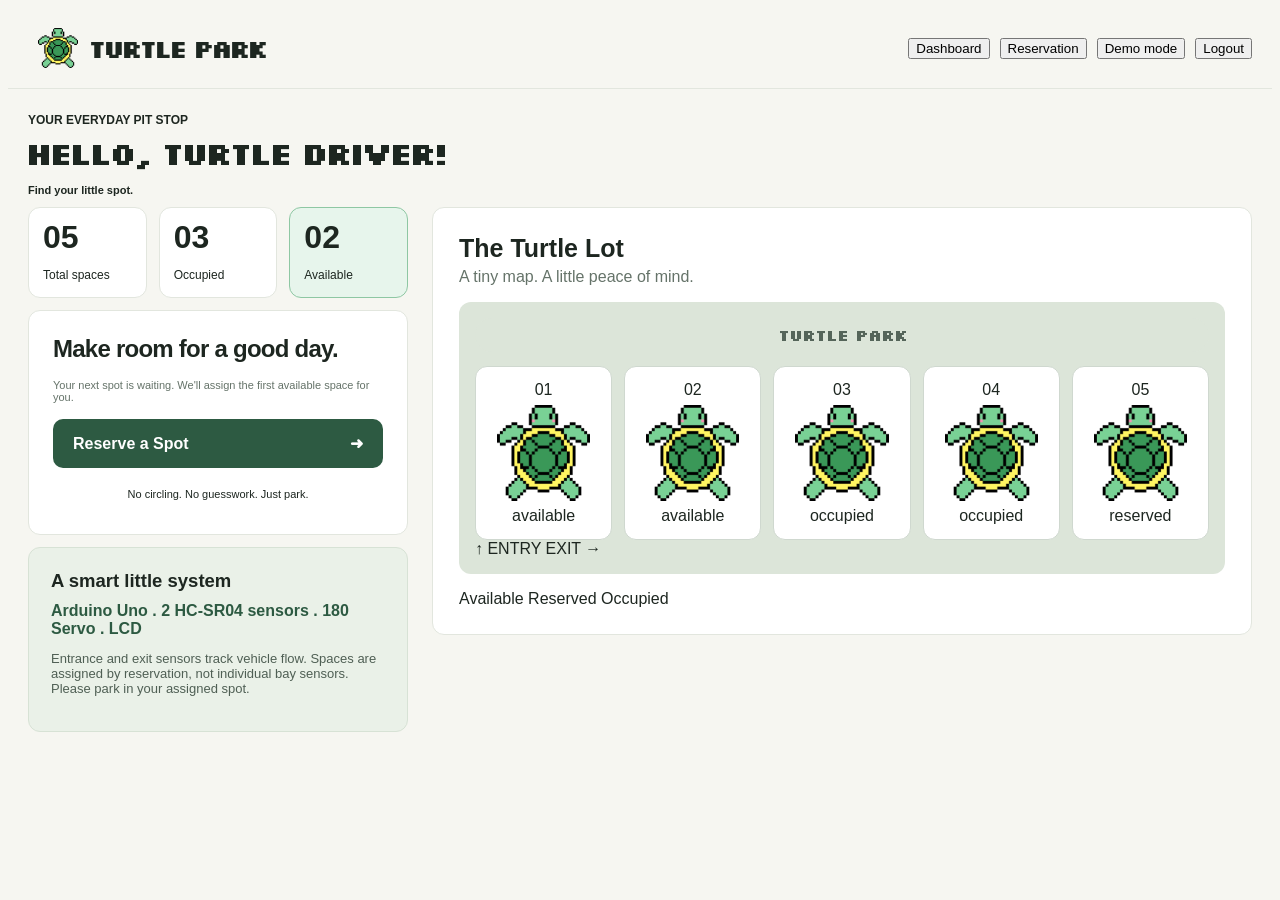
==== ui/index.html @ 319145e4 "Upload Turtle Park frontend to frontend-turtle branch" ====
<!doctype html>
<html lang="en">
  <head>
    <meta charset="UTF-8" />
    <meta name="viewport" content="width=device-width, initial-scale=1.0" />
    <title>Turtle Park</title>
    <link rel="stylesheet" href="style.css" />
    <link rel="preconnect" href="https://fonts.googleapis.com" />
    <link rel="preconnect" href="https://fonts.gstatic.com" crossorigin />
    <link
      href="https://fonts.googleapis.com/css2?family=Silkscreen:wght@400;700&display=swap"
      rel="stylesheet"
    />
  </head>
  <body>
    <!-- template -->
    <!-- Top bar
      Welcome section
      3 slots            TURTLE
      reserve action       LOT
      hardware info -->

    <!-- HEADER -->
    <header>
      <div class="topbar">
        <img src="turtle1.png" alt="Turtle logo" class="turtle-logo" />
        <h1 class="brand">TURTLE PARK</h1>
      </div>
      <div class="navbar">
        <button>Dashboard</button>
        <button>Reservation</button>
        <button>Demo mode</button>
        <button>Logout</button>
      </div>
    </header>

    <!-- MAIN -->
    <main class="box">
      <div class="ment">YOUR EVERYDAY PIT STOP</div>
      <div class="wc">
        <h1>Hello, Turtle Driver!</h1>
        <p>Find your little spot.</p>
      </div>

      <!-- holding everything in the middle -->
      <div class="traffic">
        <div class="leftstack">
          <!-- the 3 mini boxes -->
          <div class="statsrow">
            <div class="stat-minibox">
              <div class="num">05</div>
              <div class="stat-info">Total spaces</div>
            </div>
            <div class="stat-minibox">
              <div class="num">03</div>
              <div class="stat-info">Occupied</div>
            </div>
            <div class="stat-miniavail">
              <div class="num">02</div>
              <div class="stat-info">Available</div>
            </div>
          </div>

          <!-- reserve box -->
          <div class="ResCard">
            <h2>Make room for a good day.</h2>
            <p>
              Your next spot is waiting. We'll assign the first available space
              for you.
            </p>
            <button class="ResBtn" onclick="">
              <span>Reserve a Spot</span>
              <span>➜</span>
            </button>
            <div class="ment2">No circling. No guesswork. Just park.</div>
          </div>

          <!-- hardware deets -->
          <div class="HWdeets">
            <h3>A smart little system</h3>
            <div class="tools">
              Arduino Uno . 2 HC-SR04 sensors . 180 Servo . LCD
            </div>
            <p>
              Entrance and exit sensors track vehicle flow. Spaces are assigned
              by reservation, not individual bay sensors. Please park in your
              assigned spot.
            </p>
          </div>
        </div>

        <div class="rightstack">
          <!-- text above slots -->
          <div class="LotCard">
            <div>
              <h2>The Turtle Lot</h2>
              <p>A tiny map. A little peace of mind.</p>
            </div>

            <div class="lotslots">
              <div class="judul">TURTLE PARK</div>
              <div class="slots"></div>
              <div class="road">
                <span>↑ ENTRY</span>
                <span class="dash"></span>
                <span>EXIT →</span>
              </div>
            </div>
            <!-- 3 dot colors below -->
            <div class="lotColors">
              <span class="items"> <span class="gdot"></span> Available</span>
              <span class="items"> <span class="ydot"></span> Reserved</span>
              <span class="items"> <span class="rdot"> Occupied</span></span>
            </div>
          </div>
        </div>
      </div>
    </main>
    <script src="app.js"></script>
  </body>
</html>
---- ui/style.css ----
:root {
  background-color: #f6f6f1;
  color: #1d2620;
  font-family: "Segoe UI", Arial, sans-serif;
}

header {
  display: flex;
  justify-content: space-between;
  padding: 20px;
  border-bottom: 1px solid #e2e6de;
}

.topbar {
  display: inline-flex;
  align-items: center;
  gap: 10px;
  padding-left: 10px;
}

.turtle-logo {
  width: 40px;
  height: 40px;
  /* image-rendering: crisp-edges; */
}

.brand {
  margin: 0;
  font-size: 25px;
  font-weight: 600;
  font-family: "Silkscreen";
  letter-spacing: -4px;
}

.navbar {
  display: flex;
  align-items: center;
  gap: 10px;
}

.box {
  padding: 24px 20px;
  /* max-width: 1280px; */
}

.ment {
  font-size: 12px;
  font-weight: 600;
  margin-bottom: 0px;
  padding-bottom: 5px;
  /* padding-left: 5px; */
}

.wc h1 {
  font-family: "Silkscreen";
  letter-spacing: -4px;
  margin: 0;
  margin-left: -3px;
  /* padding: 10px; */
}

.wc p {
  font-size: 11px;
  font-weight: 600;
}

.traffic {
  display: grid;
  grid-template-columns: 380px 1fr;
  gap: 24px;
  align-items: start;
  /* padding: 20px; */
}

.leftstack {
  display: flex;
  flex-direction: column;
  gap: 12px;
  /* padding-right: 50px; */
}

.statsrow {
  display: grid;
  grid-template-columns: repeat(3, 1fr);
  gap: 12px;
}

.stat-minibox {
  background: #ffffff;
  border: 1px solid #e2e6de;
  border-radius: 12px;
  padding: 18px 14px;
}

.num {
  font-size: 32px;
  font-weight: 700;
  margin-top: -5px;
  margin-bottom: 15px;
  line-height: 1;
}

.stat-info {
  font-size: 12px;
  margin-bottom: -3px;
}

.stat-miniavail {
  background: #e7f5ec;
  border: 1px solid #8ec7a3;
  border-radius: 12px;
  padding: 18px 14px;
}

.ResCard {
  background: #ffffff;
  border: 1px solid #e2e6de;
  border-radius: 12px;
  padding: 24px;
}

.ResCard h2 {
  margin: 0 0 16px;
  letter-spacing: -0.75px;
}

.ResCard p {
  margin: 0 0 16px;
  color: #657369;
  font-size: 11px;
}

.ResBtn {
  width: 100%;
  padding: 15px 20px;
  border-radius: 10px;
  color: #ffffff;
  background-color: #2d5a42;
  border: none;
  cursor: pointer;
  display: flex;
  align-items: center;
  justify-content: space-between;
  font-size: 16px;
  font-weight: 600;
  transition: background 0.15s ease;
}

.ResBtn:hover {
  background: #234734;
}

.ment2 {
  text-align: center;
  font-size: 11px;
  padding: 10px 15px;
  margin-top: 10px;
}

.HWdeets {
  background-color: #eaf1e8;
  border: 1px solid #d7e2d5;
  border-radius: 12px;
  padding: 22px;
}

.HWdeets h3 {
  margin: 0 0 10px;
  font-size: 18.5px;
}

.tools {
  margin: 0;
  color: #2d5a42;
  font-weight: 600;
  margin-bottom: 10px;
}

.HWdeets p {
  color: #4f5f54;
  /* margin: 7px; */
  font-size: 13px;
}

.rightstack {
  display: flex;
  flex-direction: column;
  gap: 18px;
}

.LotCard {
  background: #ffffff;
  border-radius: 12px;
  border: 1px solid #e2e6de;
  display: flex;
  flex-direction: column;
  gap: 16px;
  padding: 26px;
}

.LotCard h2 {
  margin: 0;
  font-size: 25px;
}

.LotCard p {
  margin: 5px 0 0px;
  color: #657369;
}

/* up until here */

.lotslots {
  background-color: #dce5d9;
  border-radius: 12px;
  padding: 16px;
}

.judul {
  background: #dce5d9;
  color: #55655a;
  font-weight: 700;
  padding: 7px 12px;
  margin-bottom: 14px;
  border-radius: 999px;
  letter-spacing: 0.2;
  text-align: center;
  font-family: "Silkscreen";
  letter-spacing: -1px;
}

.slots {
  display: grid;
  grid-template-columns: repeat(5, 1fr);
  gap: 12px;
  align-items: stretch;
}

.slotbox {
  background: #ffffff;
  border: 1.5px solid #cfd8cf;
  border-radius: 12px;
  padding: 14px 10px;
  text-align: center;
  display: flex;
  flex-direction: column;
  align-items: center;
  justify-content: space-between;
  min-width: 0; /* stops grid items from overflowing horizontally */
}

.slots .slotbox .available {
  background: #e7f5ec;
  border: 1.5px dashed #8ec7a3;
}

.slots .slotbox .reserved {
  background: #fff6dc;
  border: 1.5px solid #e6be5a;
}

.slots .slotbox .occupied {
  background: #fdeaea;
  border: 1.5px solid #e38b8b;
}

.slots .slotbox img {
  width: 96px;
  height: 96px;
  object-fit: contain;
  margin: 6px 0;
}
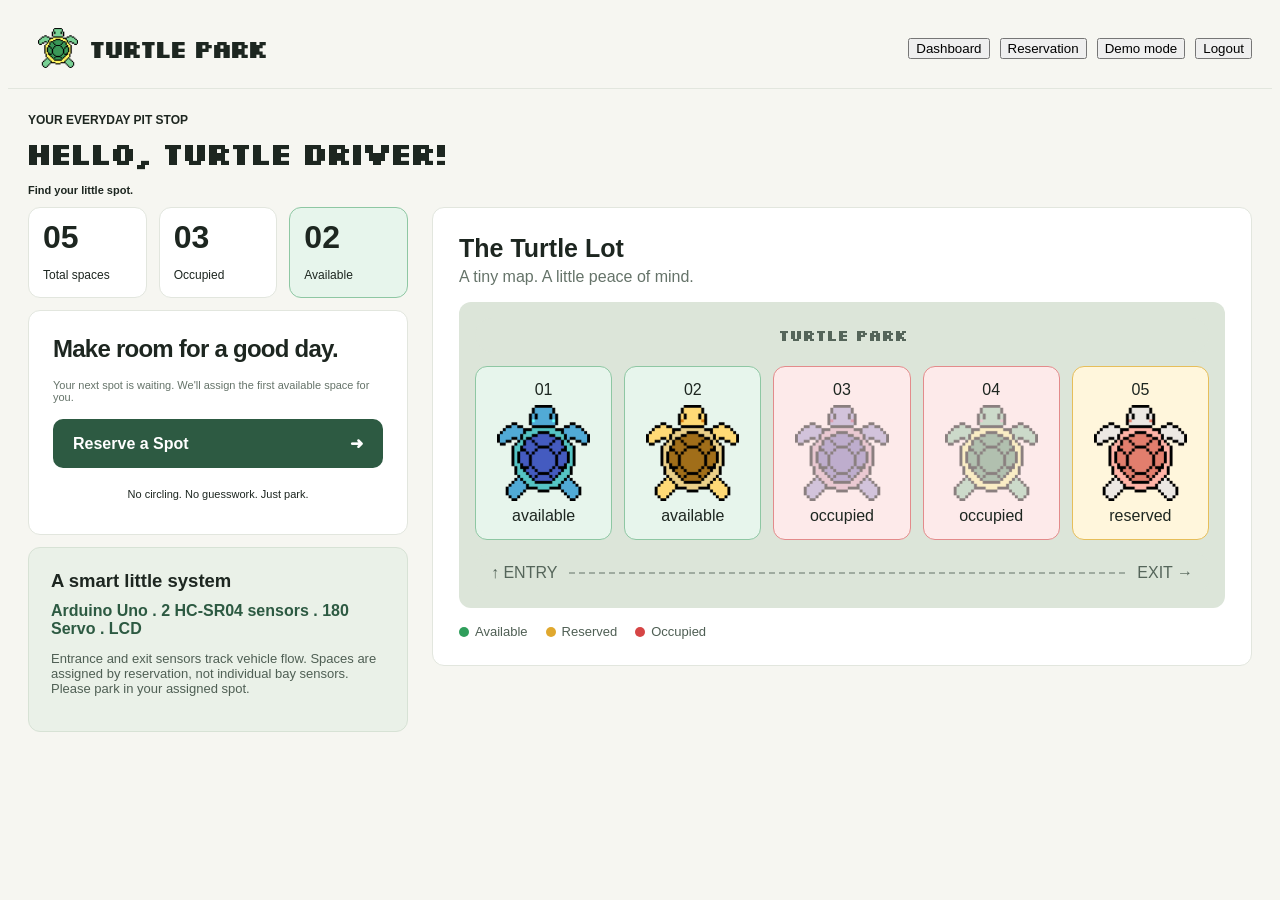
==== commit c711534b: "bits and pieces of frontend" ====
--- a/ui/index.html
+++ b/ui/index.html
@@ -108,9 +108,9 @@
             </div>
             <!-- 3 dot colors below -->
             <div class="lotColors">
-              <span class="items"> <span class="gdot"></span> Available</span>
-              <span class="items"> <span class="ydot"></span> Reserved</span>
-              <span class="items"> <span class="rdot"> Occupied</span></span>
+              <span class="items"><span class="gdot"></span> Available</span>
+              <span class="items"><span class="ydot"></span> Reserved </span>
+              <span class="items"><span class="rdot"></span>Occupied</span>
             </div>
           </div>
         </div>
--- a/ui/style.css
+++ b/ui/style.css
@@ -249,19 +249,24 @@
   min-width: 0; /* stops grid items from overflowing horizontally */
 }
 
-.slots .slotbox .available {
+.slots .slotbox.available {
   background: #e7f5ec;
-  border: 1.5px dashed #8ec7a3;
-}
-
-.slots .slotbox .reserved {
+  border: 1.5px solid #8ec7a3;
+}
+
+.slots .slotbox.reserved {
   background: #fff6dc;
   border: 1.5px solid #e6be5a;
 }
 
-.slots .slotbox .occupied {
+.slots .slotbox.occupied {
   background: #fdeaea;
   border: 1.5px solid #e38b8b;
+}
+
+.slots .slotbox.occupied img {
+  opacity: 0.45;
+  filter: grayscale(40%);
 }
 
 .slots .slotbox img {
@@ -270,3 +275,57 @@
   object-fit: contain;
   margin: 6px 0;
 }
+
+.gdot,
+.rdot,
+.ydot {
+  width: 10px;
+  height: 10px;
+  border-radius: 50%;
+  display: inline-block;
+}
+
+.gdot {
+  background: #2f9e5b;
+}
+
+.ydot {
+  background: #e0a82e;
+}
+
+.rdot {
+  background: #d64545;
+}
+
+.lotColors {
+  display: flex;
+  align-items: center;
+  gap: 18px;
+  font-size: 13px;
+  color: #4f5f54;
+}
+
+.lotColors .items {
+  display: inline-flex;
+  align-items: center;
+  gap: 6px;
+}
+
+.road {
+  margin-top: 14px;
+  background: #dce5d9;
+  border-radius: 12px;
+  padding: 10px 16px;
+  display: flex;
+  align-items: center;
+  justify-content: space-between;
+  gap: 12px;
+  /* font-size: 0.75rem; */
+  font-size: 16px;
+  color: #55655a;
+}
+
+.dash {
+  flex: 1;
+  border-top: 2px dashed rgba(85, 101, 90, 0.45);
+}
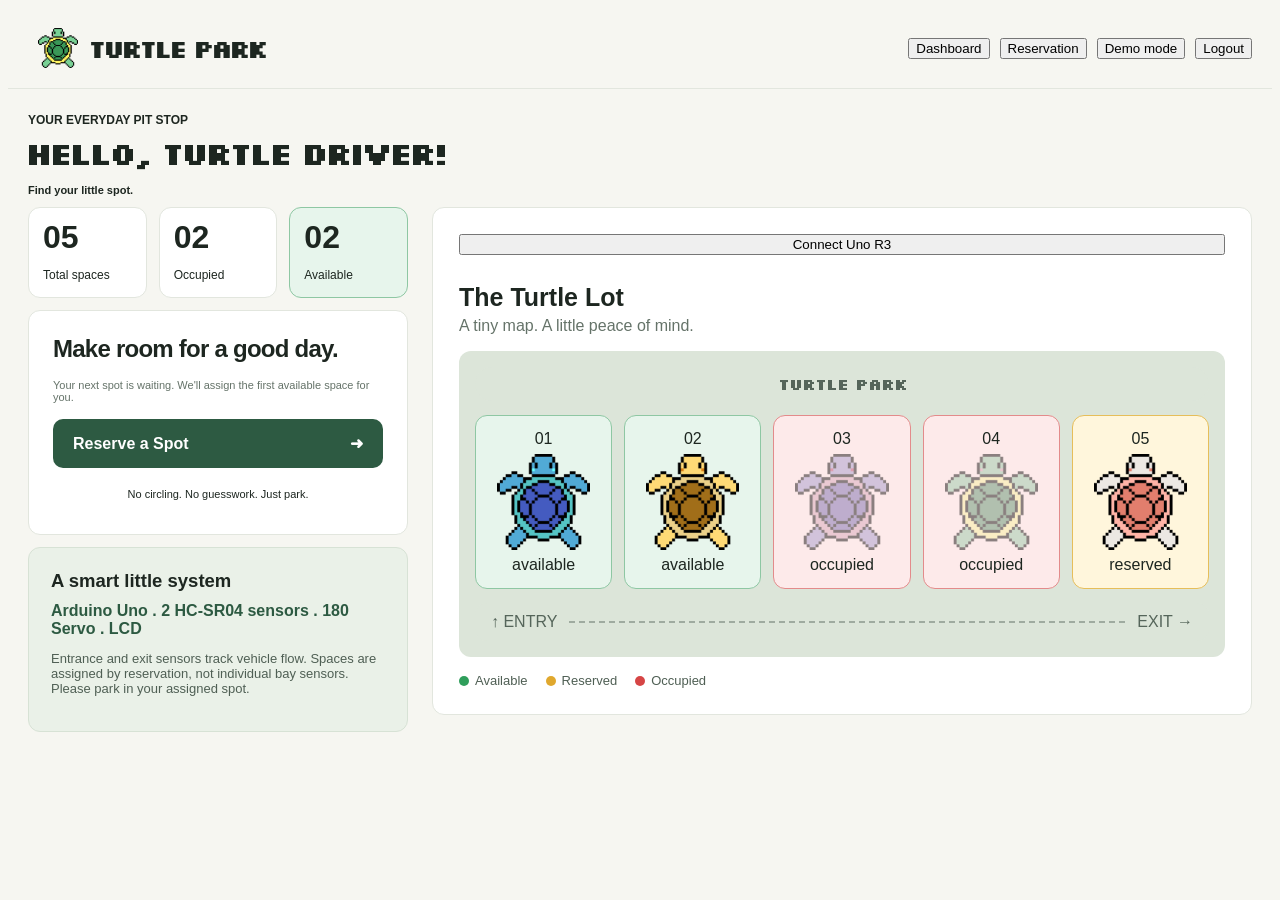
==== commit 94c3a284: "web folder deletion + kamila's handlers" ====
--- a/ui/index.html
+++ b/ui/index.html
@@ -48,15 +48,15 @@
           <!-- the 3 mini boxes -->
           <div class="statsrow">
             <div class="stat-minibox">
-              <div class="num">05</div>
+              <div class="num stat-total">05</div>
               <div class="stat-info">Total spaces</div>
             </div>
             <div class="stat-minibox">
-              <div class="num">03</div>
+              <div class="num stat-occupied">03</div>
               <div class="stat-info">Occupied</div>
             </div>
             <div class="stat-miniavail">
-              <div class="num">02</div>
+              <div class="num stat-available">02</div>
               <div class="stat-info">Available</div>
             </div>
           </div>
